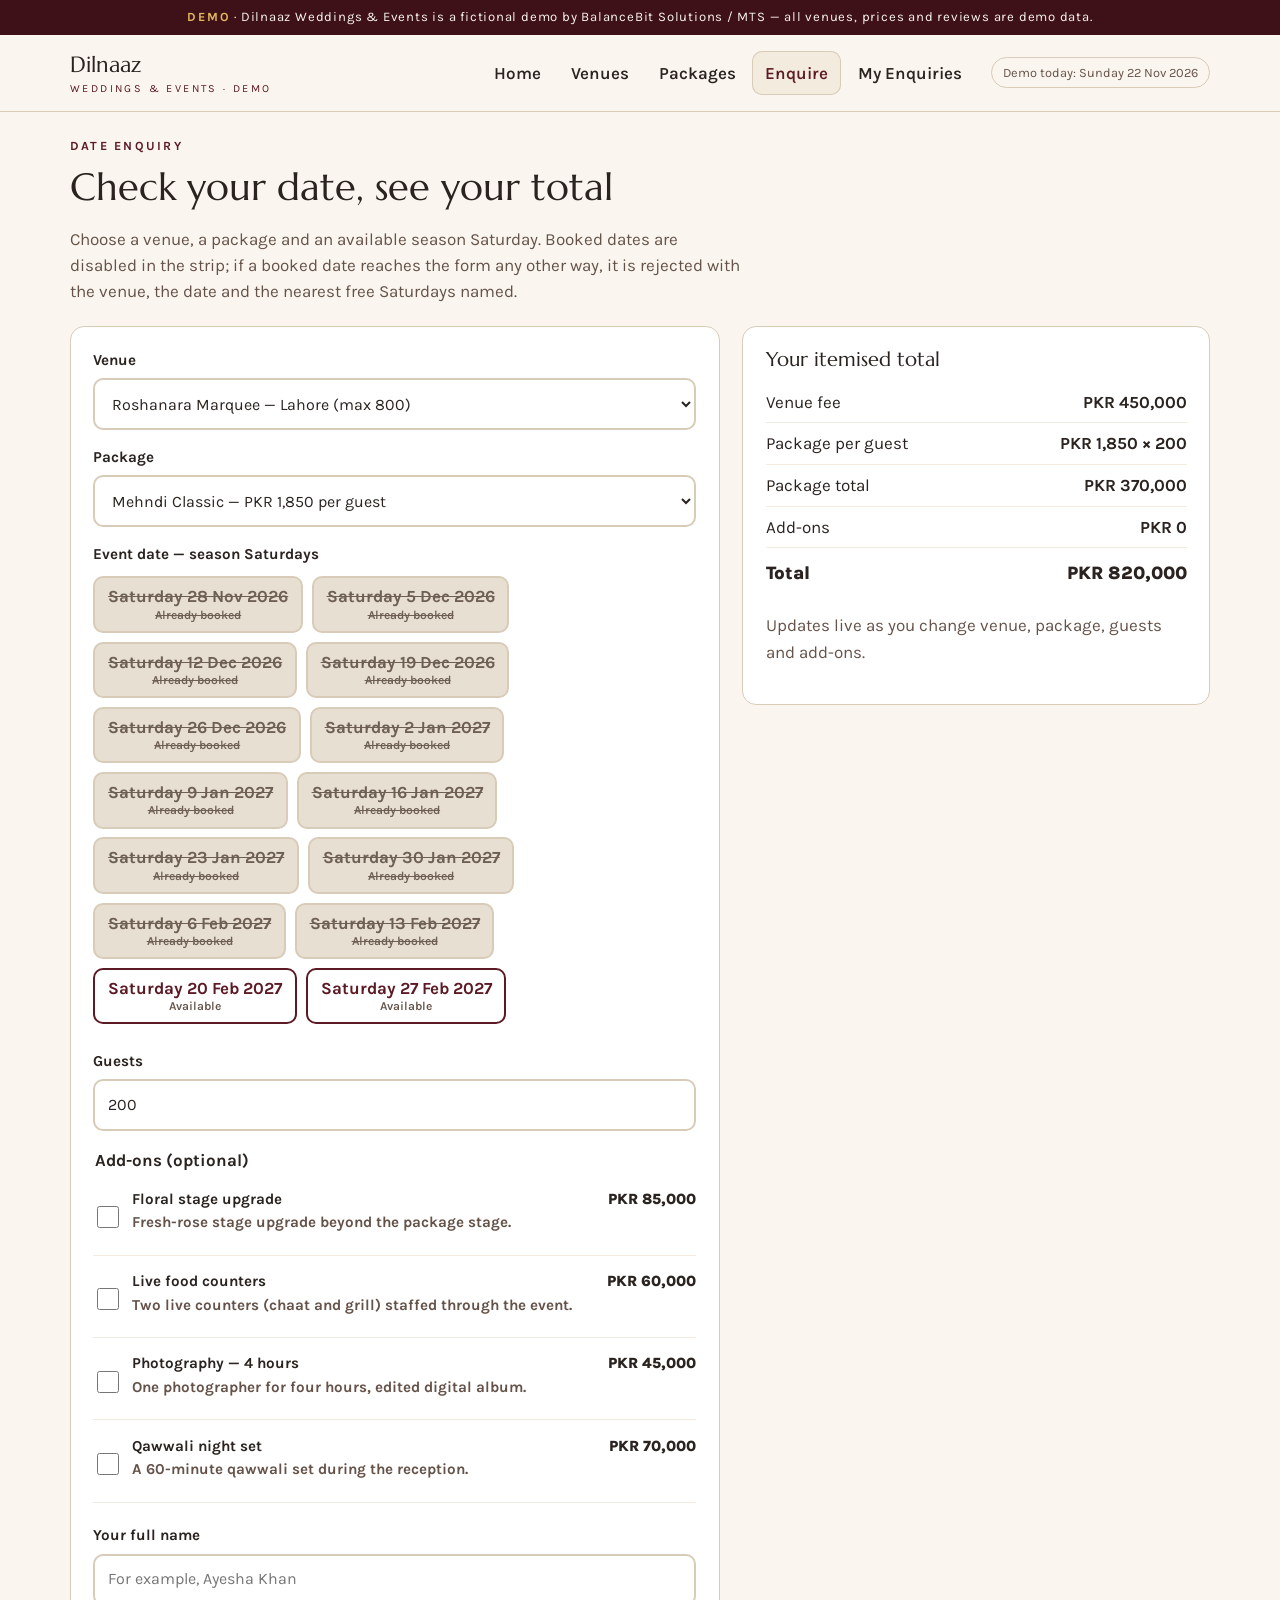
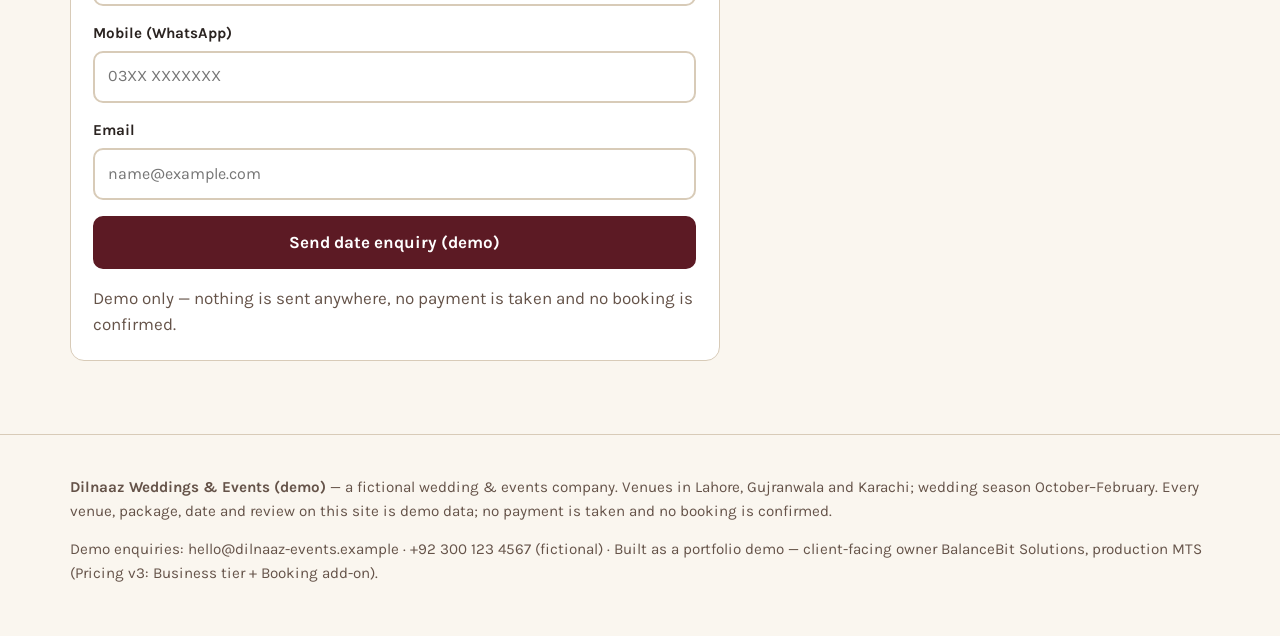
==== enquire.html @ 48057220 "Queue #14: Dilnaaz Weddings & Events — wedding & event booking demo (91/100)" ====
<!DOCTYPE html>
<html lang="en">
<head>
<meta charset="UTF-8">
<meta name="viewport" content="width=device-width, initial-scale=1">
<title>Date Enquiry — Dilnaaz Weddings (Demo)</title>
<meta name="description" content="Send a date enquiry: venue, package, season date, guests and add-ons with an itemised total. Demo site.">
<link rel="icon" href="assets/favicon.svg" type="image/svg+xml">
<link rel="preconnect" href="https://fonts.googleapis.com">
<link rel="preconnect" href="https://fonts.gstatic.com" crossorigin>
<link href="https://fonts.googleapis.com/css2?family=Marcellus&family=Karla:wght@400;600;700;800&display=swap" rel="stylesheet">
<link rel="stylesheet" href="css/style.css">
</head>
<body data-page="enquire">
<a class="vh" href="#main">Skip to content</a>
<div class="demo-banner"><strong>Demo</strong> · Dilnaaz Weddings &amp; Events is a fictional demo by BalanceBit Solutions / MTS — all venues, prices and reviews are demo data.</div>
<header class="site-head"><div class="wrap head-in">
<a class="brand" href="index.html">Dilnaaz<small>Weddings &amp; Events · Demo</small></a>
<nav class="main-nav" aria-label="Main">
<a href="index.html">Home</a>
<a href="venues.html">Venues</a>
<a href="packages.html">Packages</a>
<a href="enquire.html" aria-current="page">Enquire</a>
<a href="enquiries.html">My Enquiries</a>
</nav>
<span class="clock-chip">Demo today: Sunday 22 Nov 2026</span>
</div></header>
<main id="main">

<div class="wrap">
<section class="block">
<p class="eyebrow">Date enquiry</p><h1 style="font-size:2.4rem">Check your date, see your total</h1>
<p class="muted" style="max-width:42rem">Choose a venue, a package and an available season Saturday. Booked dates are disabled in the strip; if a booked date reaches the form any other way, it is rejected with the venue, the date and the nearest free Saturdays named.</p>
<div data-confirm hidden></div>
<div class="enq-layout" style="margin-top:1.3rem">
<form data-enq-form novalidate>
  <div class="panel form-grid">
    <div class="field"><label for="enq-venue">Venue</label><select id="enq-venue"></select></div>
    <div class="field"><label for="enq-package">Package</label><select id="enq-package"></select></div>
    <div class="field"><label id="enq-date-label">Event date — season Saturdays</label>
      <div data-date-strip role="group" aria-labelledby="enq-date-label"></div>
      <p class="err" data-err-for="enq-date" hidden></p></div>
    <div class="field"><label for="enq-guests">Guests</label><input id="enq-guests" type="number" inputmode="numeric" min="50" step="1" value="200">
      <p class="err" data-err-for="enq-guests" hidden></p></div>
    <fieldset class="field" style="border:none;padding:0;margin:0"><legend style="font-weight:700;margin-bottom:.35rem">Add-ons (optional)</legend><div data-addon-list></div></fieldset>
    <div class="field"><label for="enq-name">Your full name</label><input id="enq-name" type="text" autocomplete="name" placeholder="For example, Ayesha Khan">
      <p class="err" data-err-for="enq-name" hidden></p></div>
    <div class="field"><label for="enq-phone">Mobile (WhatsApp)</label><input id="enq-phone" type="tel" autocomplete="tel" placeholder="03XX XXXXXXX">
      <p class="err" data-err-for="enq-phone" hidden></p></div>
    <div class="field"><label for="enq-email">Email</label><input id="enq-email" type="email" autocomplete="email" placeholder="name@example.com">
      <p class="err" data-err-for="enq-email" hidden></p></div>
    <button type="submit" class="btn">Send date enquiry (demo)</button>
    <p class="muted" style="margin:0">Demo only — nothing is sent anywhere, no payment is taken and no booking is confirmed.</p>
  </div>
</form>
<aside class="panel" data-total-panel aria-live="polite">
  <h3>Your itemised total</h3>
  <table class="total-table"><tbody>
    <tr><td>Venue fee</td><td data-t-venue>—</td></tr>
    <tr><td>Package per guest</td><td data-t-per>—</td></tr>
    <tr><td>Package total</td><td data-t-per-total>—</td></tr>
    <tr><td>Add-ons</td><td data-t-addons>—</td></tr>
    <tr class="grand"><td>Total</td><td data-t-grand>—</td></tr>
  </tbody></table>
  <p class="muted">Updates live as you change venue, package, guests and add-ons.</p>
</aside>
</div>
</section>
</div>
</main>
<footer class="site-foot"><div class="wrap">
<p><strong>Dilnaaz Weddings &amp; Events (demo)</strong> — a fictional wedding &amp; events company. Venues in Lahore, Gujranwala and Karachi; wedding season October–February. Every venue, package, date and review on this site is demo data; no payment is taken and no booking is confirmed.</p>
<p>Demo enquiries: hello@dilnaaz-events.example · +92 300 123 4567 (fictional) · Built as a portfolio demo — client-facing owner BalanceBit Solutions, production MTS (Pricing v3: Business tier + Booking add-on).</p>
</div></footer>
<script src="js/logic.js"></script>
<script src="js/app.js"></script>
</body>
</html>
---- css/style.css ----
/* Dilnaaz Weddings & Events (DEMO) — "Editorial Luxury" wedding register.
   Warm ivory ground, deep burgundy primary, charcoal ink; gold appears ONLY
   as small-caps labels / hairlines on the dark burgundy ground. The only
   extra hue is the semantic error red. */
:root{
  --ivory:#FAF6EF; --ivory-2:#F3EBDD; --paper:#FFFFFF;
  --burgundy:#5C1A24; --burgundy-dark:#3E1119;
  --ink:#2A2320; --muted:#655349; --line:#D8CBB8;
  --gold:#E3B959; --gold-hairline:#8A6D1F;
  --error:#B3261E;
  --disabled-bg:#E7DFD2; --disabled-text:#6E5F55;
  --radius:14px; --radius-s:10px;
}
*{box-sizing:border-box}
[hidden]{display:none !important}
html{scroll-behavior:smooth}
@media (prefers-reduced-motion: reduce){ html{scroll-behavior:auto} }
body{margin:0;background:var(--ivory);color:var(--ink);
  font-family:"Karla",system-ui,-apple-system,"Segoe UI",sans-serif;font-size:17px;line-height:1.55}
h1,h2,h3,.display{font-family:"Marcellus",Georgia,serif;font-weight:400;line-height:1.15;margin:0}
img{max-width:100%;display:block}
a{color:var(--burgundy)}
:focus-visible{outline:3px solid var(--burgundy);outline-offset:2px}
.vh{position:absolute;width:1px;height:1px;overflow:hidden;clip:rect(0 0 0 0);white-space:nowrap}
.wrap{max-width:1180px;margin:0 auto;padding:0 20px}
.eyebrow{font-size:.78rem;font-weight:700;letter-spacing:.18em;text-transform:uppercase;color:var(--burgundy);margin:0 0 .5rem}
.muted{color:var(--muted)}
.demo-banner{background:var(--burgundy-dark);color:var(--ivory);text-align:center;
  font-size:.82rem;letter-spacing:.06em;padding:.45rem 1rem}
.demo-banner strong{color:var(--gold);letter-spacing:.14em;text-transform:uppercase;font-size:.78rem}

/* header */
.site-head{background:var(--ivory);border-bottom:1px solid var(--line)}
.head-in{display:flex;align-items:center;gap:1rem;padding-block:.8rem;flex-wrap:wrap}
.brand{font-family:"Marcellus",Georgia,serif;font-size:1.35rem;color:var(--ink);text-decoration:none;flex:none}
.brand small{display:block;font-family:"Karla",sans-serif;font-size:.68rem;letter-spacing:.22em;text-transform:uppercase;color:var(--burgundy)}
.main-nav{display:flex;gap:.25rem;margin-left:auto;flex-wrap:wrap}
.main-nav a{color:var(--ink);text-decoration:none;padding:.55rem .8rem;border-radius:var(--radius-s);font-weight:600;min-height:44px;display:inline-flex;align-items:center}
.main-nav a:hover{background:var(--ivory-2)}
.main-nav a[aria-current="page"]{background:var(--ivory-2);color:var(--burgundy);box-shadow:inset 0 0 0 1px var(--line)}
.clock-chip{font-size:.8rem;color:var(--muted);border:1px solid var(--line);border-radius:999px;padding:.3rem .7rem;white-space:nowrap}

/* buttons — ONE system on every page */
.btn{display:inline-flex;align-items:center;justify-content:center;gap:.5rem;min-height:52px;
  padding:.7rem 1.4rem;border-radius:var(--radius-s);border:2px solid var(--burgundy);
  background:var(--burgundy);color:#fff;font:inherit;font-weight:700;text-decoration:none;cursor:pointer;text-align:center}
.btn:hover{background:var(--burgundy-dark);border-color:var(--burgundy-dark)}
.btn.ghost{background:transparent;color:var(--burgundy)}
.btn.ghost:hover{background:var(--ivory-2);color:var(--burgundy-dark)}
.btn.wa{background:transparent;color:var(--burgundy)}
.btn.wa:hover{background:var(--ivory-2)}
.btn.small{min-height:44px;padding:.45rem 1rem;font-size:.95rem}
.btn[disabled],.btn:disabled{background:var(--disabled-bg);border-color:var(--line);color:var(--disabled-text);cursor:not-allowed}
.btn[disabled]:hover,.btn:disabled:hover{background:var(--disabled-bg);border-color:var(--line);color:var(--disabled-text)}

/* hero */
.hero{display:grid;grid-template-columns:1.05fr 1fr;gap:2rem;align-items:center;padding:2.6rem 0 2.2rem}
.hero h1{font-size:2.9rem;margin-bottom:.8rem}
.hero p.lede{font-size:1.13rem;color:var(--muted);max-width:34rem}
.hero-photo{border-radius:var(--radius);overflow:hidden}
.hero-photo img{width:100%;height:100%;object-fit:cover;aspect-ratio:3/2}
.kenburns{animation:kb 16s ease-in-out infinite alternate}
@keyframes kb{from{transform:scale(1)}to{transform:scale(1.05)}}
@media (prefers-reduced-motion: reduce){ .kenburns{animation:none} }
.hero-actions{display:flex;gap:.7rem;flex-wrap:wrap;margin-top:1.2rem}
.fact-strip{display:grid;grid-template-columns:repeat(3,1fr);gap:1rem;margin:0 0 2.4rem}
.fact{background:var(--paper);border:1px solid var(--line);border-radius:var(--radius);padding:1rem 1.1rem}
.fact b{font-family:"Marcellus",Georgia,serif;font-size:1.5rem;font-weight:400;display:block}
.fact span{color:var(--muted);font-size:.92rem}

/* dark band */
.band{background:var(--burgundy-dark);color:var(--ivory);padding:2.6rem 0;margin:2.4rem 0}
.band .eyebrow{color:var(--gold)}
.band h2{color:var(--ivory)}
.band p{color:var(--ivory)}
.band .hairline{border:none;border-top:1px solid var(--gold);opacity:.55;margin:1.2rem 0}
section.block{padding:1.6rem 0}
.grid{display:grid;gap:1.2rem}
.grid.cols-3{grid-template-columns:repeat(3,1fr)}
.grid.cols-2{grid-template-columns:repeat(2,1fr)}

/* venue cards — ONE card component everywhere */
.vcard{background:var(--paper);border:1px solid var(--line);border-radius:var(--radius);overflow:hidden;display:flex;flex-direction:column}
.vcard img{width:100%;aspect-ratio:3/2;object-fit:cover}
.vcard .body{padding:1.1rem 1.2rem 1.3rem;display:flex;flex-direction:column;gap:.45rem;flex:1}
.vcard h3{font-size:1.35rem}
.vcard .meta{color:var(--muted);font-size:.95rem}
.vcard .price{font-weight:800;font-size:1.08rem}
.vcard .price span{font-weight:600;color:var(--muted);font-size:.9rem}
.vcard .actions{margin-top:auto;display:flex;flex-direction:column;gap:.55rem;padding-top:.6rem}
.tag{display:inline-block;background:var(--ivory-2);color:var(--burgundy);border:1px solid var(--line);
  border-radius:999px;padding:.12rem .65rem;font-size:.8rem;font-weight:700;width:max-content;max-width:100%}
.tag-row{display:flex;gap:.45rem;flex-wrap:wrap}

/* filters + fields — ONE field system */
.filters{background:var(--paper);border:1px solid var(--line);border-radius:var(--radius);padding:1.1rem 1.2rem;
  display:grid;grid-template-columns:repeat(4,1fr);gap:1rem;align-items:end}
.field label{display:block;font-weight:700;margin-bottom:.35rem;font-size:.95rem}
.field input,.field select,.field textarea{width:100%;min-height:52px;padding:.65rem .8rem;font:inherit;font-size:16px;
  border:2px solid var(--line);border-radius:var(--radius-s);background:var(--paper);color:var(--ink)}
.field input:focus,.field select:focus,.field textarea:focus{border-color:var(--burgundy);outline:none;box-shadow:0 0 0 3px var(--ivory-2)}
.err{color:var(--error);font-weight:600;font-size:.93rem;margin:.35rem 0 0}
.count-line{font-weight:700;margin:1.1rem 0 .8rem}
.empty{background:var(--paper);border:2px dashed var(--line);border-radius:var(--radius);padding:1.6rem;text-align:center}
.empty p{max-width:36rem;margin:.4rem auto 1rem}

/* packages */
.pcard{background:var(--paper);border:1px solid var(--line);border-radius:var(--radius);padding:1.4rem;display:flex;flex-direction:column;gap:.6rem}
.pcard.featured{border:2px solid var(--burgundy)}
.pcard .per{font-family:"Marcellus",Georgia,serif;font-size:1.9rem}
.pcard .per span{font-family:"Karla",sans-serif;font-size:.95rem;color:var(--muted)}
.pcard ul{margin:.2rem 0 0;padding-left:1.15rem}
.pcard li{margin:.28rem 0}
.pcard .actions{margin-top:auto;padding-top:.8rem}

/* date strip — every date a real button; booked dates visibly disabled */
.date-strip{display:flex;flex-wrap:wrap;gap:.55rem;margin:.6rem 0}
.date-btn{min-height:52px;padding:.5rem .8rem;border-radius:var(--radius-s);border:2px solid var(--burgundy);
  background:var(--paper);color:var(--burgundy);font:inherit;font-weight:700;cursor:pointer;text-align:center;line-height:1.25}
.date-btn small{display:block;font-weight:600;font-size:.76rem;color:var(--muted)}
.date-btn:hover{background:var(--ivory-2)}
.date-btn[aria-pressed="true"]{background:var(--burgundy);color:#fff}
.date-btn[aria-pressed="true"] small{color:var(--ivory)}
.date-btn[disabled]{background:var(--disabled-bg);border-color:var(--line);color:var(--disabled-text);cursor:not-allowed;text-decoration:line-through}
.date-btn[disabled] small{color:var(--disabled-text);text-decoration:none}
.date-btn[disabled]:hover{background:var(--disabled-bg)}
.avail-note{font-weight:600}
.avail-note .yours{color:var(--burgundy)}

/* enquiry layout */
.enq-layout{display:grid;grid-template-columns:1.25fr .9fr;gap:1.4rem;align-items:start}
.panel{background:var(--paper);border:1px solid var(--line);border-radius:var(--radius);padding:1.4rem}
.panel h2,.panel h3{margin-bottom:.6rem}
.form-grid{display:grid;gap:1rem}
.field .check-line{display:flex;gap:.6rem;align-items:flex-start;padding:.55rem 0;border-bottom:1px solid var(--ivory-2)}
.check-line input{width:22px;height:22px;flex:none;margin-top:.2rem;accent-color:var(--burgundy)}
.check-line .ck-price{margin-left:auto;font-weight:800;white-space:nowrap;padding-left:.8rem}
.total-table{width:100%;border-collapse:collapse}
.total-table td{padding:.45rem 0;border-bottom:1px solid var(--ivory-2);vertical-align:top}
.total-table td:last-child{text-align:right;font-weight:700;white-space:nowrap;padding-left:1rem}
.total-table tr.grand td{border-bottom:none;font-size:1.15rem;font-weight:800;padding-top:.7rem}
.confirm{background:var(--paper);border:2px solid var(--burgundy);border-radius:var(--radius);padding:1.6rem;text-align:center}
.confirm .ref{font-family:"Marcellus",Georgia,serif;font-size:1.8rem;color:var(--burgundy)}
.ecard{background:var(--paper);border:1px solid var(--line);border-radius:var(--radius);padding:1.2rem 1.3rem;margin-bottom:1rem}
.ecard h3{font-size:1.25rem}
.status{display:inline-block;border-radius:999px;padding:.12rem .65rem;font-size:.8rem;font-weight:700;background:var(--ivory-2);color:var(--burgundy);border:1px solid var(--line)}
.status.cancelled{background:var(--disabled-bg);color:var(--disabled-text)}
.review{background:var(--paper);border:1px solid var(--line);border-radius:var(--radius);padding:1.2rem}
.review .stars{color:var(--gold-hairline);letter-spacing:.15em}
footer.site-foot{border-top:1px solid var(--line);margin-top:3rem;padding:1.6rem 0 2.2rem;color:var(--muted);font-size:.95rem}
footer.site-foot a{color:var(--burgundy)}
.toast{position:fixed;left:50%;transform:translateX(-50%);bottom:1rem;background:var(--ink);color:var(--ivory);
  padding:.7rem 1.1rem;border-radius:var(--radius-s);font-weight:600;z-index:5;max-width:92vw;text-align:center}

@media (max-width:900px){
  .grid.cols-3{grid-template-columns:1fr 1fr}
  .filters{grid-template-columns:1fr 1fr}
  .enq-layout{grid-template-columns:1fr}
  .hero{grid-template-columns:1fr;padding-top:1.6rem}
  .hero h1{font-size:2.3rem}
}
@media (max-width:560px){
  .grid.cols-3,.grid.cols-2{grid-template-columns:1fr}
  .filters{grid-template-columns:1fr}
  .fact-strip{grid-template-columns:1fr}
  .hero h1{font-size:2rem}
  .head-in{gap:.5rem}
  .clock-chip{display:none}
}
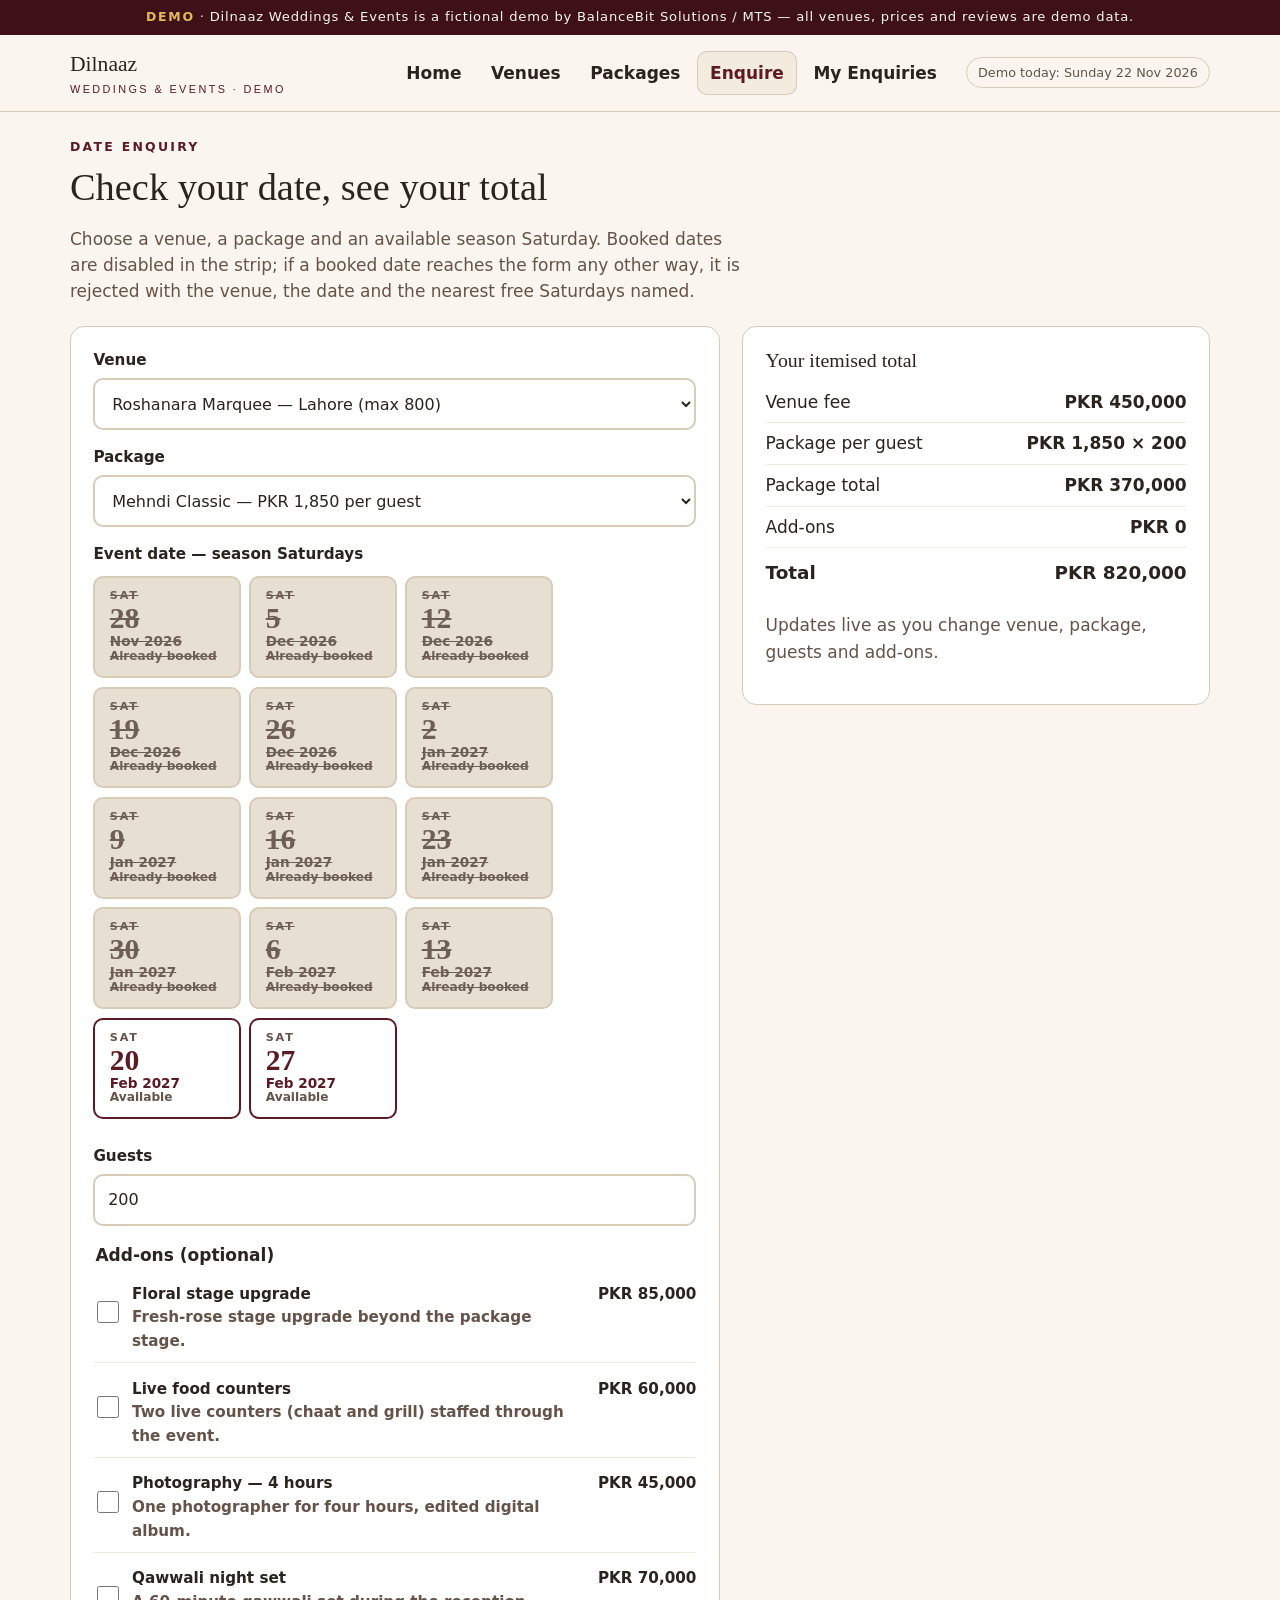
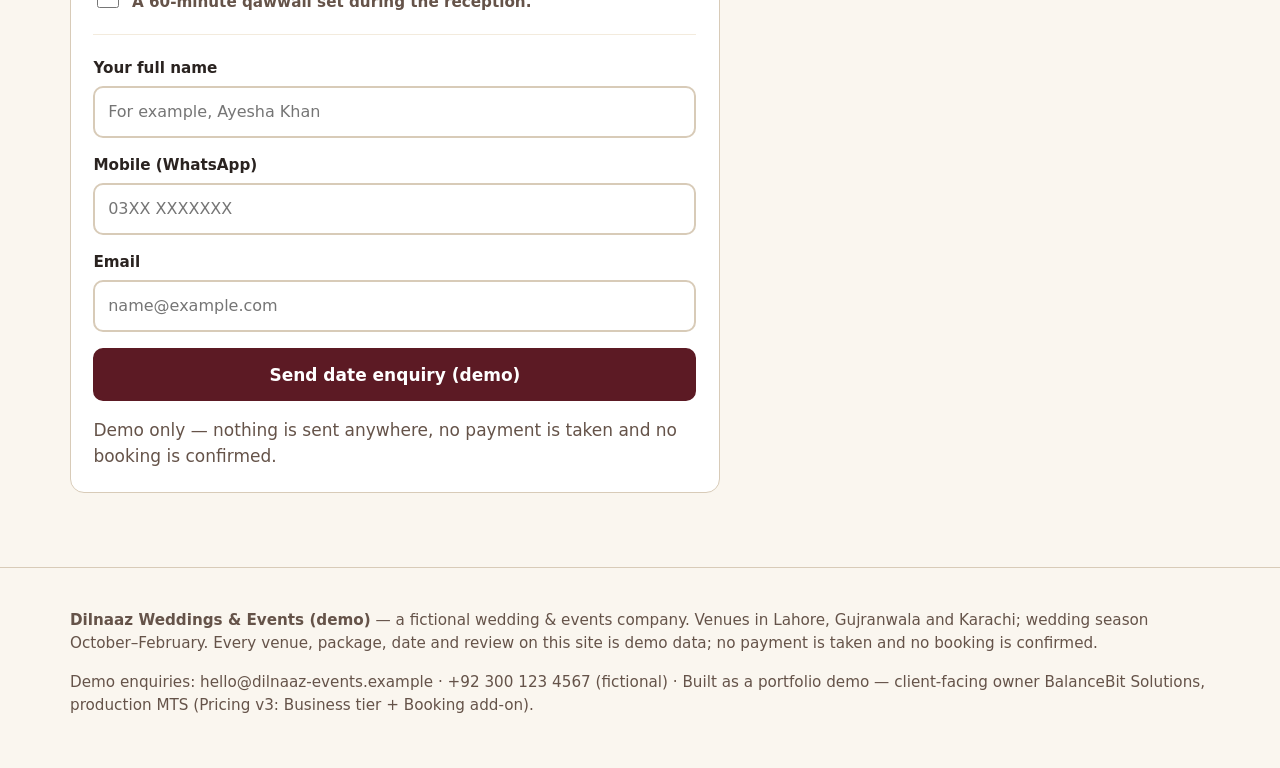
==== commit 0fc8bf24: "Premium upgrade batch 2026-11-22: audit fixes + premium ladder + static capture mode + self-hosted f" ====
--- a/enquire.html
+++ b/enquire.html
@@ -6,9 +6,9 @@
 <title>Date Enquiry — Dilnaaz Weddings (Demo)</title>
 <meta name="description" content="Send a date enquiry: venue, package, season date, guests and add-ons with an itemised total. Demo site.">
 <link rel="icon" href="assets/favicon.svg" type="image/svg+xml">
-<link rel="preconnect" href="https://fonts.googleapis.com">
-<link rel="preconnect" href="https://fonts.gstatic.com" crossorigin>
-<link href="https://fonts.googleapis.com/css2?family=Marcellus&family=Karla:wght@400;600;700;800&display=swap" rel="stylesheet">
+
+
+<link rel="stylesheet" href="assets/fonts/fonts.css">
 <link rel="stylesheet" href="css/style.css">
 </head>
 <body data-page="enquire">
@@ -74,5 +74,6 @@
 </div></footer>
 <script src="js/logic.js"></script>
 <script src="js/app.js"></script>
+<script defer src="js/premium.js"></script>
 </body>
 </html>
--- a/assets/fonts/fonts.css
+++ b/assets/fonts/fonts.css
@@ -0,0 +1,93 @@
+/* Self-hosted webfonts (Google Fonts, OFL) — downloaded 2026-11-22.
+   Replaces the fonts.googleapis.com stylesheet so the design renders
+   identically with or without external network access. */
+/* latin */
+@font-face {
+  font-family: 'Karla';
+  font-style: normal;
+  font-weight: 400;
+  font-display: swap;
+  src: url(./karla-normal-latin-ca0ae6c1.woff2) format('woff2');
+  unicode-range: U+0000-00FF, U+0131, U+0152-0153, U+02BB-02BC, U+02C6, U+02DA, U+02DC, U+0304, U+0308, U+0329, U+2000-206F, U+20AC, U+2122, U+2191, U+2193, U+2212, U+2215, U+FEFF, U+FFFD;
+}
+/* latin-ext */
+@font-face {
+  font-family: 'Karla';
+  font-style: normal;
+  font-weight: 400;
+  font-display: swap;
+  src: url(./karla-normal-latin-ext-e6e23c51.woff2) format('woff2');
+  unicode-range: U+0100-02BA, U+02BD-02C5, U+02C7-02CC, U+02CE-02D7, U+02DD-02FF, U+0304, U+0308, U+0329, U+1D00-1DBF, U+1E00-1E9F, U+1EF2-1EFF, U+2020, U+20A0-20AB, U+20AD-20C4, U+2113, U+2C60-2C7F, U+A720-A7FF;
+}
+/* latin */
+@font-face {
+  font-family: 'Karla';
+  font-style: normal;
+  font-weight: 600;
+  font-display: swap;
+  src: url(./karla-normal-latin-ca0ae6c1.woff2) format('woff2');
+  unicode-range: U+0000-00FF, U+0131, U+0152-0153, U+02BB-02BC, U+02C6, U+02DA, U+02DC, U+0304, U+0308, U+0329, U+2000-206F, U+20AC, U+2122, U+2191, U+2193, U+2212, U+2215, U+FEFF, U+FFFD;
+}
+/* latin-ext */
+@font-face {
+  font-family: 'Karla';
+  font-style: normal;
+  font-weight: 600;
+  font-display: swap;
+  src: url(./karla-normal-latin-ext-e6e23c51.woff2) format('woff2');
+  unicode-range: U+0100-02BA, U+02BD-02C5, U+02C7-02CC, U+02CE-02D7, U+02DD-02FF, U+0304, U+0308, U+0329, U+1D00-1DBF, U+1E00-1E9F, U+1EF2-1EFF, U+2020, U+20A0-20AB, U+20AD-20C4, U+2113, U+2C60-2C7F, U+A720-A7FF;
+}
+/* latin */
+@font-face {
+  font-family: 'Karla';
+  font-style: normal;
+  font-weight: 700;
+  font-display: swap;
+  src: url(./karla-normal-latin-ca0ae6c1.woff2) format('woff2');
+  unicode-range: U+0000-00FF, U+0131, U+0152-0153, U+02BB-02BC, U+02C6, U+02DA, U+02DC, U+0304, U+0308, U+0329, U+2000-206F, U+20AC, U+2122, U+2191, U+2193, U+2212, U+2215, U+FEFF, U+FFFD;
+}
+/* latin-ext */
+@font-face {
+  font-family: 'Karla';
+  font-style: normal;
+  font-weight: 700;
+  font-display: swap;
+  src: url(./karla-normal-latin-ext-e6e23c51.woff2) format('woff2');
+  unicode-range: U+0100-02BA, U+02BD-02C5, U+02C7-02CC, U+02CE-02D7, U+02DD-02FF, U+0304, U+0308, U+0329, U+1D00-1DBF, U+1E00-1E9F, U+1EF2-1EFF, U+2020, U+20A0-20AB, U+20AD-20C4, U+2113, U+2C60-2C7F, U+A720-A7FF;
+}
+/* latin */
+@font-face {
+  font-family: 'Karla';
+  font-style: normal;
+  font-weight: 800;
+  font-display: swap;
+  src: url(./karla-normal-latin-ca0ae6c1.woff2) format('woff2');
+  unicode-range: U+0000-00FF, U+0131, U+0152-0153, U+02BB-02BC, U+02C6, U+02DA, U+02DC, U+0304, U+0308, U+0329, U+2000-206F, U+20AC, U+2122, U+2191, U+2193, U+2212, U+2215, U+FEFF, U+FFFD;
+}
+/* latin-ext */
+@font-face {
+  font-family: 'Karla';
+  font-style: normal;
+  font-weight: 800;
+  font-display: swap;
+  src: url(./karla-normal-latin-ext-e6e23c51.woff2) format('woff2');
+  unicode-range: U+0100-02BA, U+02BD-02C5, U+02C7-02CC, U+02CE-02D7, U+02DD-02FF, U+0304, U+0308, U+0329, U+1D00-1DBF, U+1E00-1E9F, U+1EF2-1EFF, U+2020, U+20A0-20AB, U+20AD-20C4, U+2113, U+2C60-2C7F, U+A720-A7FF;
+}
+/* latin */
+@font-face {
+  font-family: 'Marcellus';
+  font-style: normal;
+  font-weight: 400;
+  font-display: swap;
+  src: url(./marcellus-normal-latin-9d4869e1.woff2) format('woff2');
+  unicode-range: U+0000-00FF, U+0131, U+0152-0153, U+02BB-02BC, U+02C6, U+02DA, U+02DC, U+0304, U+0308, U+0329, U+2000-206F, U+20AC, U+2122, U+2191, U+2193, U+2212, U+2215, U+FEFF, U+FFFD;
+}
+/* latin-ext */
+@font-face {
+  font-family: 'Marcellus';
+  font-style: normal;
+  font-weight: 400;
+  font-display: swap;
+  src: url(./marcellus-normal-latin-ext-b7460536.woff2) format('woff2');
+  unicode-range: U+0100-02BA, U+02BD-02C5, U+02C7-02CC, U+02CE-02D7, U+02DD-02FF, U+0304, U+0308, U+0329, U+1D00-1DBF, U+1E00-1E9F, U+1EF2-1EFF, U+2020, U+20A0-20AB, U+20AD-20C4, U+2113, U+2C60-2C7F, U+A720-A7FF;
+}
--- a/css/style.css
+++ b/css/style.css
@@ -19,7 +19,8 @@
   font-family:"Karla",system-ui,-apple-system,"Segoe UI",sans-serif;font-size:17px;line-height:1.55}
 h1,h2,h3,.display{font-family:"Marcellus",Georgia,serif;font-weight:400;line-height:1.15;margin:0}
 img{max-width:100%;display:block}
-a{color:var(--burgundy)}
+a{color:var(--burgundy);text-decoration:none}
+ul{margin:.2rem 0 0;padding-left:1.15rem}
 :focus-visible{outline:3px solid var(--burgundy);outline-offset:2px}
 .vh{position:absolute;width:1px;height:1px;overflow:hidden;clip:rect(0 0 0 0);white-space:nowrap}
 .wrap{max-width:1180px;margin:0 auto;padding:0 20px}
@@ -153,6 +154,11 @@
   padding:.7rem 1.1rem;border-radius:var(--radius-s);font-weight:600;z-index:5;max-width:92vw;text-align:center}
 
 @media (max-width:900px){
+  /* Round-2 fix (WE-1): deliberate header rows — brand + demo-date chip share row 1,
+     the nav takes its own full-width row inside the container inset instead of
+     wrapping accidentally and pushing the chip below it. */
+  .clock-chip{margin-left:auto}
+  .main-nav{order:3;flex-basis:100%;margin-left:0}
   .grid.cols-3{grid-template-columns:1fr 1fr}
   .filters{grid-template-columns:1fr 1fr}
   .enq-layout{grid-template-columns:1fr}
@@ -167,3 +173,82 @@
   .head-in{gap:.5rem}
   .clock-chip{display:none}
 }
+
+/* ===== Premium upgrade 2026-11-22 — THE FINALE (appended; the audit-fixed
+   base link/list rules above are NOT modified by this block) ===== */
+@view-transition{navigation:auto}
+@media (prefers-reduced-motion: reduce){ @view-transition{navigation:none} }
+
+/* display typography (P4): the hero statement steps up to display scale */
+.hero h1{font-size:clamp(2.9rem,6.5vw,5.2rem);line-height:1.02;letter-spacing:-.02em}
+@media (max-width:900px){ .hero h1{font-size:clamp(2.4rem,8.5vw,3.6rem)} }
+@media (max-width:560px){ .hero h1{font-size:2.15rem} }
+
+/* micro-interactions (P7) */
+.btn{transition:background-color .25s ease,border-color .25s ease,color .25s ease,transform .15s ease}
+.btn:active{transform:translateY(1px)}
+.vcard{transition:box-shadow .25s ease,transform .25s ease}
+.vcard:hover{box-shadow:0 12px 30px rgba(62,17,25,.12);transform:translateY(-2px)}
+@media (prefers-reduced-motion: reduce){ .vcard:hover{transform:none} }
+
+/* venue chapters — static sequence (complete without JS / reduced motion) */
+.chapters{padding:2.8rem 0 .4rem}
+.chapters-head{padding-bottom:.4rem}
+.chapter-static{display:grid;grid-template-columns:1fr 1fr;gap:2rem;align-items:center;
+  max-width:1180px;margin:0 auto;padding:2rem 20px;border-top:1px solid var(--line)}
+.chapter-photo img{width:100%;aspect-ratio:3/2;object-fit:cover;border-radius:var(--radius)}
+.chapter-name{font-size:clamp(2.2rem,5vw,3.6rem);line-height:1.02;letter-spacing:-.015em;margin-bottom:.6rem}
+.chapter-facts{font-weight:800;font-size:1.05rem}
+
+/* venue chapters — pinned stage (built by premium.js only when the full
+   stack is present and motion is allowed; the static sequence above is
+   hidden only in that case) */
+.chapters-stage{position:relative;height:100vh;overflow:hidden;background:var(--burgundy-dark)}
+.chapter-panel{position:absolute;inset:0;display:grid;grid-template-columns:1.05fr .95fr;visibility:hidden}
+.chapter-panel:first-child{visibility:visible}
+.chapter-panel .chapter-photo{overflow:hidden}
+.chapter-panel .chapter-photo img{width:100%;height:100%;object-fit:cover;aspect-ratio:auto}
+.chapter-panel .chapter-body{display:flex;flex-direction:column;justify-content:center;gap:.7rem;
+  padding:2.5rem clamp(1.2rem,4vw,3.5rem);color:var(--ivory)}
+.chapter-panel .eyebrow{color:var(--gold)}
+.chapter-name-xl{font-family:"Marcellus",Georgia,serif;font-size:clamp(3.1rem,9.5vw,7.8rem);
+  line-height:.96;letter-spacing:-.02em;color:var(--ivory)}
+.chapter-panel .chapter-facts{color:var(--ivory)}
+.chapter-panel .chapter-blurb{color:var(--ivory);font-size:1.08rem;max-width:30rem}
+.chapter-count{position:absolute;right:clamp(1rem,3vw,2.5rem);bottom:1.2rem;z-index:6;
+  color:var(--gold);font-size:.8rem;font-weight:700;letter-spacing:.22em}
+@media (max-width:760px){
+  .chapter-static{grid-template-columns:1fr}
+  .chapter-panel{grid-template-columns:1fr;grid-template-rows:42% 58%}
+  .chapter-name-xl{font-size:clamp(2.6rem,13vw,4rem)}
+}
+
+/* cinematic date strip (premium.js restructures each date button's label
+   into dow / day-number / month-year / status spans; the base .date-btn
+   system — including the disabled state — is unchanged) */
+.date-strip.cine .date-btn{min-width:9.2rem;padding:.75rem .9rem;text-align:left;line-height:1.15}
+.date-btn .dow{display:block;font-size:.7rem;font-weight:700;letter-spacing:.16em;text-transform:uppercase;color:var(--muted)}
+.date-btn .dnum{display:block;font-family:"Marcellus",Georgia,serif;font-size:1.85rem;line-height:1.05}
+.date-btn .dmy{display:block;font-size:.85rem;font-weight:600}
+.date-btn[aria-pressed="true"] .dow{color:var(--ivory)}
+.date-btn[disabled] .dow,.date-btn[disabled] .dnum,.date-btn[disabled] .dmy{color:inherit}
+
+/* Wedding OS demo surfaces on My Enquiries (RSVP + guest list + registry,
+   sharing the enquiry's own dataset; demo-labelled) */
+.os-panel{border-top:1px solid var(--line);margin-top:1rem;padding-top:1rem}
+.os-grid{display:grid;grid-template-columns:1fr 1fr;gap:1rem}
+.os-box{background:var(--ivory);border:1px solid var(--line);border-radius:var(--radius-s);padding:.95rem 1.05rem}
+.os-box h4{font-family:"Marcellus",Georgia,serif;font-weight:400;font-size:1.12rem;margin:0 0 .4rem}
+.os-row{display:flex;align-items:center;gap:.6rem;flex-wrap:wrap;margin:.35rem 0}
+.os-num{font-family:"Marcellus",Georgia,serif;font-size:1.5rem;min-width:2.2ch;text-align:center}
+.os-step{width:44px;height:44px;border-radius:50%;border:2px solid var(--burgundy);background:var(--paper);
+  color:var(--burgundy);font:inherit;font-weight:800;font-size:1.15rem;cursor:pointer;line-height:1;
+  display:inline-flex;align-items:center;justify-content:center}
+.os-step:hover{background:var(--ivory-2)}
+.os-step[disabled]{background:var(--disabled-bg);border-color:var(--line);color:var(--disabled-text);cursor:not-allowed}
+.os-reg{list-style:none;margin:.3rem 0 0;padding:0}
+.os-reg li{display:flex;align-items:center;gap:.6rem;padding:.45rem 0;border-bottom:1px solid var(--ivory-2)}
+.os-reg li:last-child{border-bottom:none}
+.os-reg .rg-name{flex:1}
+.os-reg .rg-state{font-size:.8rem;font-weight:700;color:var(--muted)}
+@media (max-width:760px){ .os-grid{grid-template-columns:1fr} }
